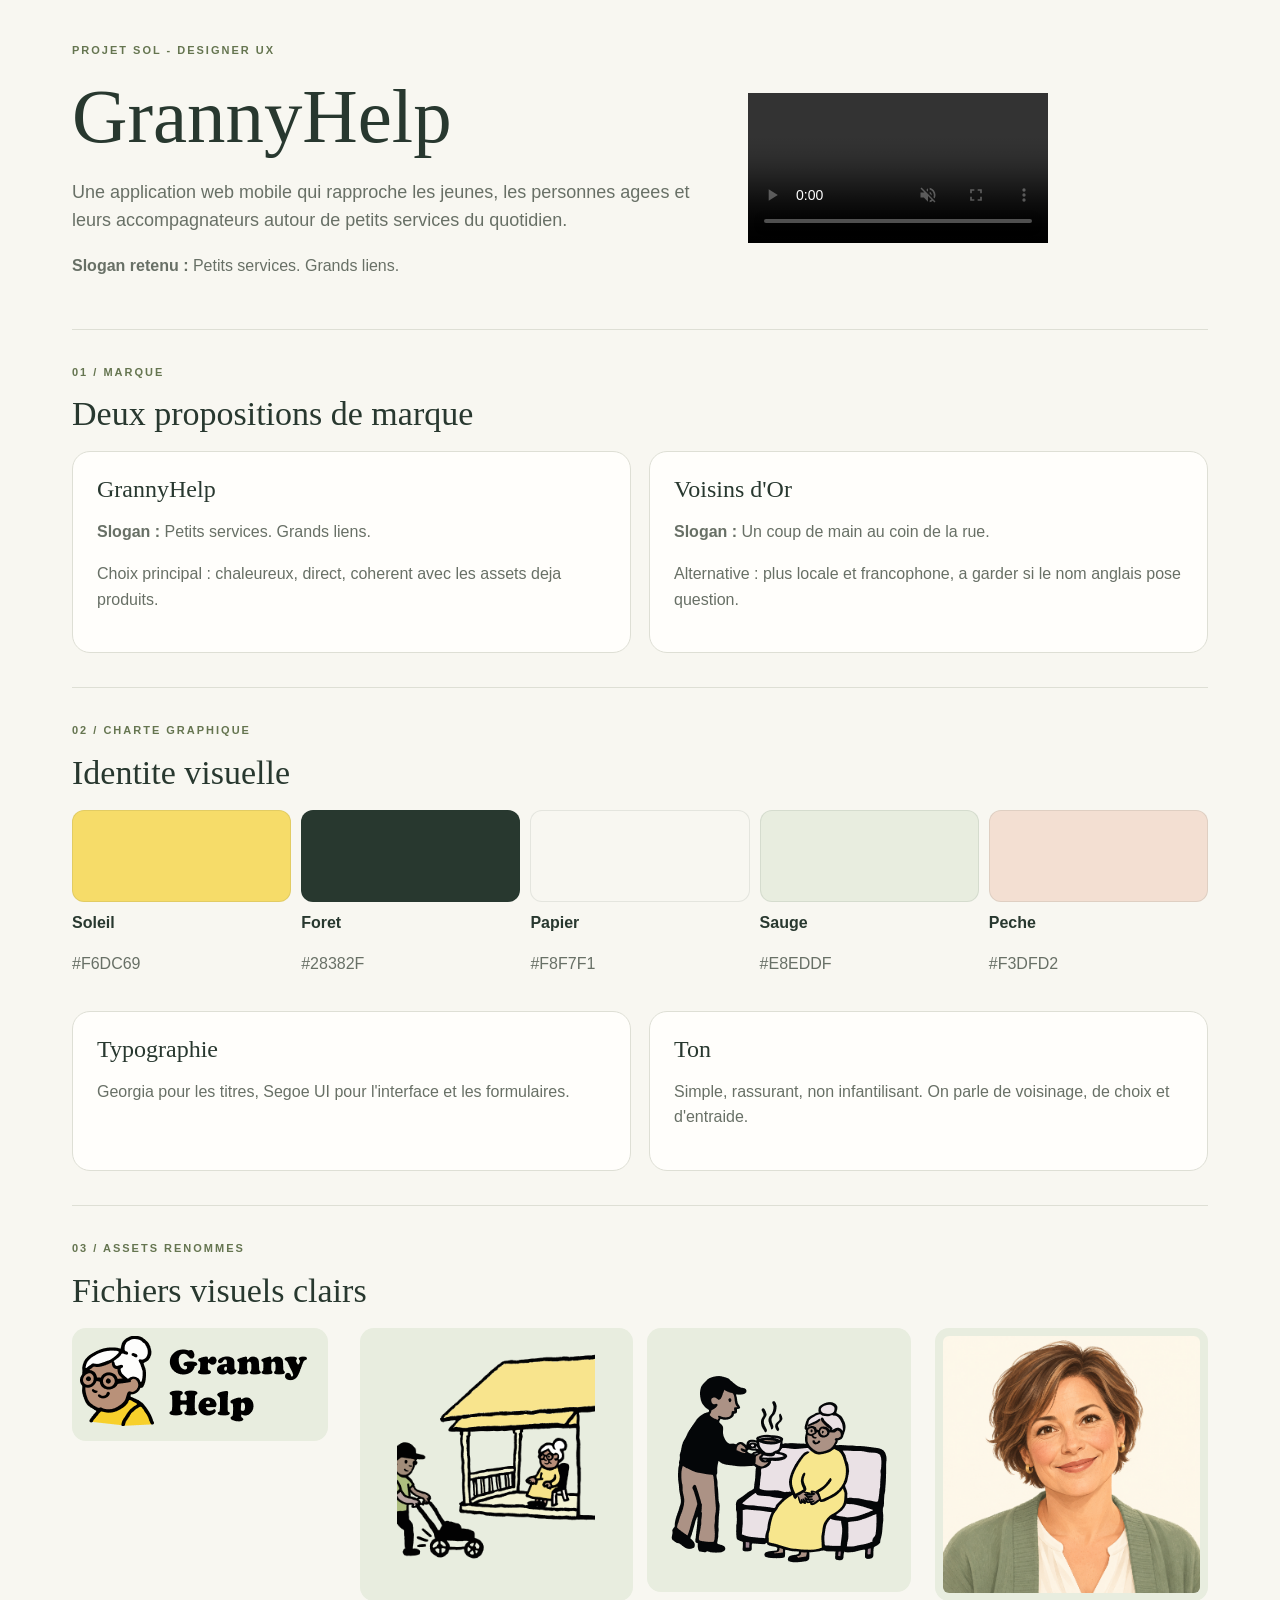
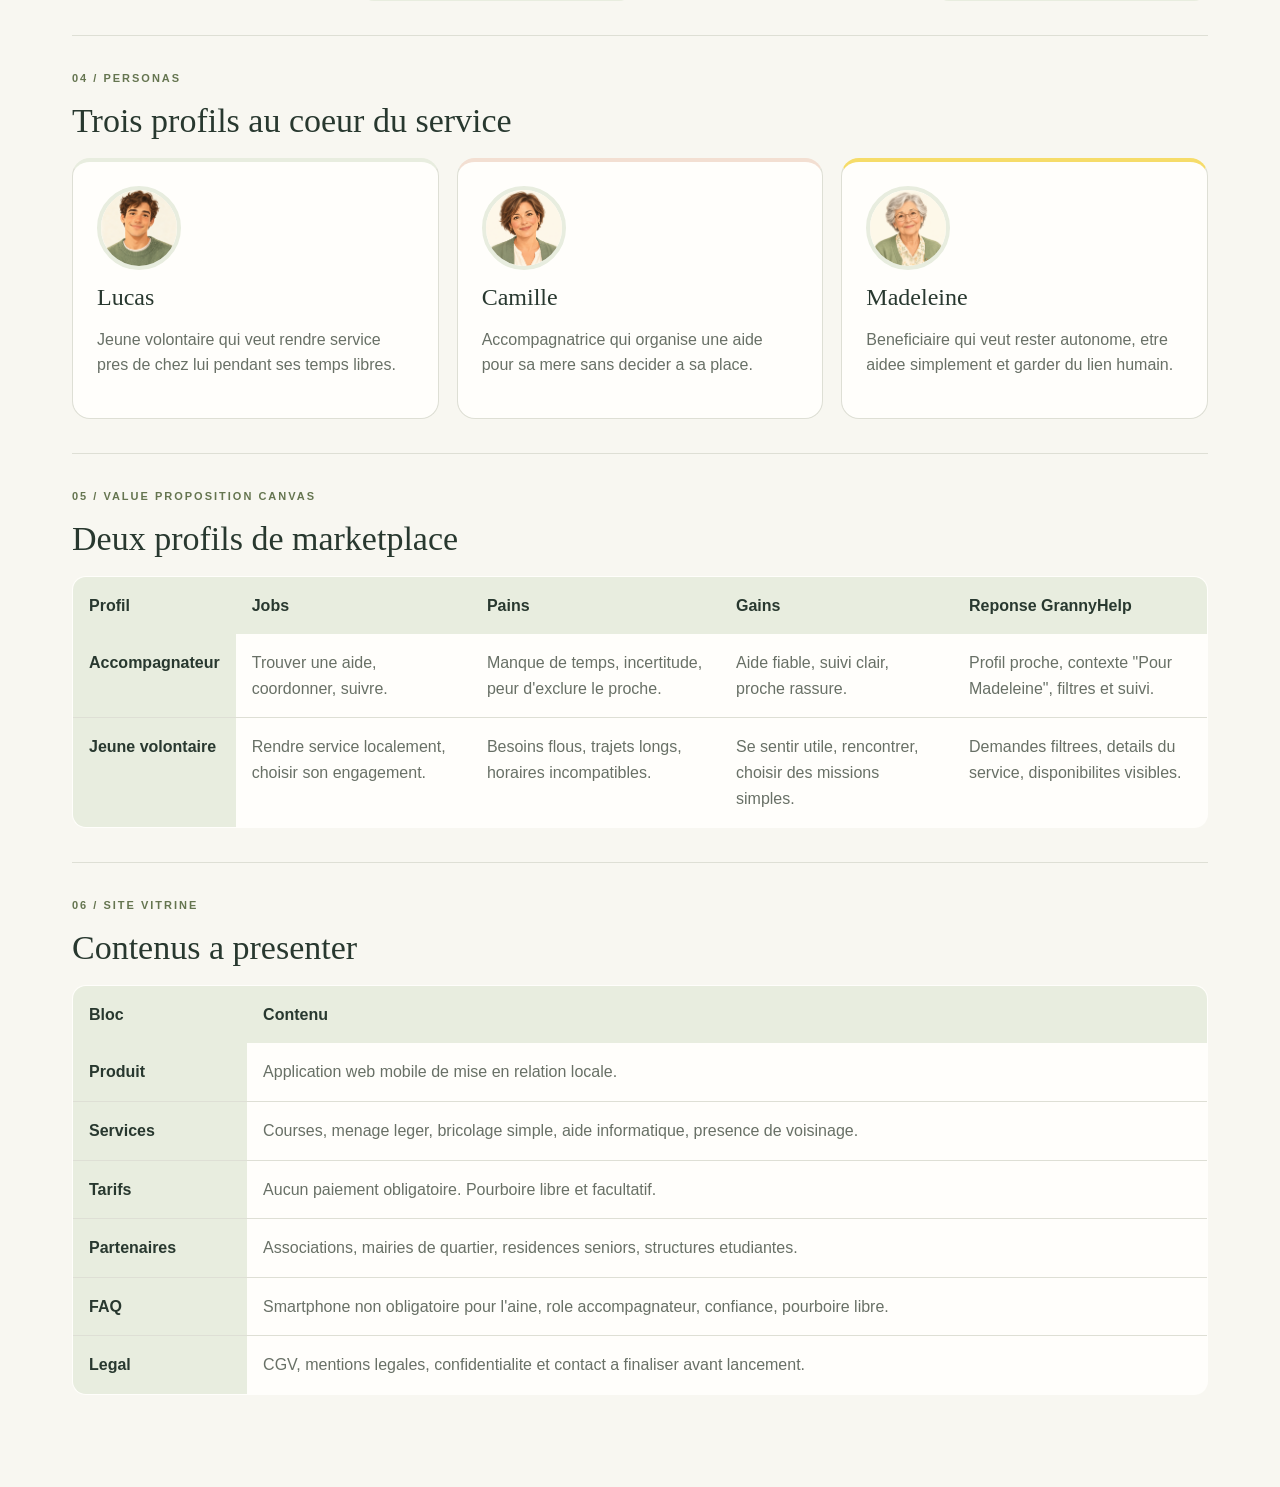
==== designer/dossier-designer-grannyhelp.html @ 8eed0eda "Add GrannyHelp UX and PO deliverables" ====
<!doctype html>
<html lang="fr">
<head>
  <meta charset="utf-8">
  <meta name="viewport" content="width=device-width, initial-scale=1">
  <title>Dossier Designer - GrannyHelp</title>
  <style>
    :root {
      --paper: #f8f7f1;
      --ink: #28382f;
      --muted: #687066;
      --yellow: #f6dc69;
      --sage: #e8eddf;
      --peach: #f3dfd2;
      --line: #dedfd5;
      --white: #fffefb;
    }
    * { box-sizing: border-box; }
    body {
      margin: 0;
      background: var(--paper);
      color: var(--ink);
      font-family: "Segoe UI", Arial, sans-serif;
      line-height: 1.6;
    }
    main {
      max-width: 1180px;
      margin: 0 auto;
      padding: 42px 22px 58px;
    }
    h1, h2, h3 {
      font-family: Georgia, serif;
      font-weight: 400;
      line-height: 1.12;
    }
    h1 { font-size: clamp(42px, 6vw, 78px); margin: 0 0 18px; }
    h2 { font-size: 34px; margin: 0 0 18px; }
    h3 { font-size: 24px; margin: 0 0 10px; }
    p, li, td { color: var(--muted); }
    img, video { max-width: 100%; display: block; }
    section { padding: 34px 0; border-top: 1px solid var(--line); }
    .hero {
      display: grid;
      grid-template-columns: minmax(0, 1fr) minmax(280px, 460px);
      gap: 36px;
      align-items: center;
      border-top: 0;
      padding-top: 0;
    }
    .eyebrow {
      margin: 0 0 14px;
      font-size: 11px;
      letter-spacing: 2px;
      text-transform: uppercase;
      font-weight: 800;
      color: #657550;
    }
    .lead { font-size: 18px; max-width: 760px; }
    .card-grid {
      display: grid;
      grid-template-columns: repeat(3, minmax(0, 1fr));
      gap: 18px;
    }
    .two { grid-template-columns: repeat(2, minmax(0, 1fr)); }
    .card {
      background: var(--white);
      border: 1px solid var(--line);
      border-radius: 18px;
      padding: 24px;
    }
    .swatches {
      display: grid;
      grid-template-columns: repeat(5, minmax(0, 1fr));
      gap: 10px;
    }
    .swatch span {
      display: block;
      height: 92px;
      border-radius: 12px;
      border: 1px solid #28382f18;
      margin-bottom: 8px;
    }
    .persona {
      border-top: 4px solid var(--sage);
    }
    .persona:nth-child(2) { border-top-color: var(--peach); }
    .persona:nth-child(3) { border-top-color: var(--yellow); }
    .persona img {
      width: 84px;
      height: 84px;
      border-radius: 50%;
      object-fit: cover;
      border: 4px solid var(--sage);
      margin-bottom: 14px;
    }
    table {
      width: 100%;
      border-collapse: collapse;
      background: var(--white);
      border: 1px solid var(--line);
      border-radius: 14px;
      overflow: hidden;
    }
    th, td {
      text-align: left;
      vertical-align: top;
      padding: 16px;
      border-bottom: 1px solid var(--line);
    }
    th { background: var(--sage); color: var(--ink); }
    tr:last-child td, tr:last-child th { border-bottom: 0; }
    .asset-row {
      display: grid;
      grid-template-columns: repeat(4, minmax(0, 1fr));
      gap: 14px;
    }
    .asset-row img {
      border-radius: 14px;
      background: var(--sage);
      aspect-ratio: 1;
      object-fit: contain;
      padding: 8px;
    }
    @media (max-width: 860px) {
      .hero, .card-grid, .two, .asset-row { grid-template-columns: 1fr; }
      .swatches { grid-template-columns: repeat(2, minmax(0, 1fr)); }
    }
  </style>
</head>
<body>
  <main>
    <section class="hero">
      <div>
        <p class="eyebrow">Projet SOL - Designer UX</p>
        <h1>GrannyHelp</h1>
        <p class="lead">Une application web mobile qui rapproche les jeunes, les personnes agees et leurs accompagnateurs autour de petits services du quotidien.</p>
        <p><strong>Slogan retenu :</strong> Petits services. Grands liens.</p>
      </div>
      <video src="assets/video-presentation-grannyhelp.mp4" controls muted playsinline aria-label="Video de presentation GrannyHelp"></video>
    </section>

    <section>
      <p class="eyebrow">01 / Marque</p>
      <h2>Deux propositions de marque</h2>
      <div class="card-grid two">
        <article class="card">
          <h3>GrannyHelp</h3>
          <p><strong>Slogan :</strong> Petits services. Grands liens.</p>
          <p>Choix principal : chaleureux, direct, coherent avec les assets deja produits.</p>
        </article>
        <article class="card">
          <h3>Voisins d'Or</h3>
          <p><strong>Slogan :</strong> Un coup de main au coin de la rue.</p>
          <p>Alternative : plus locale et francophone, a garder si le nom anglais pose question.</p>
        </article>
      </div>
    </section>

    <section>
      <p class="eyebrow">02 / Charte graphique</p>
      <h2>Identite visuelle</h2>
      <div class="swatches">
        <div class="swatch"><span style="background:#f6dc69"></span><strong>Soleil</strong><p>#F6DC69</p></div>
        <div class="swatch"><span style="background:#28382f"></span><strong>Foret</strong><p>#28382F</p></div>
        <div class="swatch"><span style="background:#f8f7f1"></span><strong>Papier</strong><p>#F8F7F1</p></div>
        <div class="swatch"><span style="background:#e8eddf"></span><strong>Sauge</strong><p>#E8EDDF</p></div>
        <div class="swatch"><span style="background:#f3dfd2"></span><strong>Peche</strong><p>#F3DFD2</p></div>
      </div>
      <div class="card-grid two" style="margin-top:18px">
        <article class="card"><h3>Typographie</h3><p>Georgia pour les titres, Segoe UI pour l'interface et les formulaires.</p></article>
        <article class="card"><h3>Ton</h3><p>Simple, rassurant, non infantilisant. On parle de voisinage, de choix et d'entraide.</p></article>
      </div>
    </section>

    <section>
      <p class="eyebrow">03 / Assets renommes</p>
      <h2>Fichiers visuels clairs</h2>
      <div class="asset-row">
        <img src="assets/logo-grannyhelp.png" alt="Logo GrannyHelp">
        <img src="assets/illustration-rencontre-perron.png" alt="Illustration rencontre">
        <img src="assets/illustration-mamie.png" alt="Illustration mamie">
        <img src="assets/persona-camille-accompagnatrice.png" alt="Persona Camille">
      </div>
    </section>

    <section>
      <p class="eyebrow">04 / Personas</p>
      <h2>Trois profils au coeur du service</h2>
      <div class="card-grid">
        <article class="card persona"><img src="assets/persona-lucas-jeune-volontaire.png" alt="Lucas"><h3>Lucas</h3><p>Jeune volontaire qui veut rendre service pres de chez lui pendant ses temps libres.</p></article>
        <article class="card persona"><img src="assets/persona-camille-accompagnatrice.png" alt="Camille"><h3>Camille</h3><p>Accompagnatrice qui organise une aide pour sa mere sans decider a sa place.</p></article>
        <article class="card persona"><img src="assets/persona-madeleine-beneficiaire.png" alt="Madeleine"><h3>Madeleine</h3><p>Beneficiaire qui veut rester autonome, etre aidee simplement et garder du lien humain.</p></article>
      </div>
    </section>

    <section>
      <p class="eyebrow">05 / Value Proposition Canvas</p>
      <h2>Deux profils de marketplace</h2>
      <table>
        <thead><tr><th>Profil</th><th>Jobs</th><th>Pains</th><th>Gains</th><th>Reponse GrannyHelp</th></tr></thead>
        <tbody>
          <tr><th>Accompagnateur</th><td>Trouver une aide, coordonner, suivre.</td><td>Manque de temps, incertitude, peur d'exclure le proche.</td><td>Aide fiable, suivi clair, proche rassure.</td><td>Profil proche, contexte "Pour Madeleine", filtres et suivi.</td></tr>
          <tr><th>Jeune volontaire</th><td>Rendre service localement, choisir son engagement.</td><td>Besoins flous, trajets longs, horaires incompatibles.</td><td>Se sentir utile, rencontrer, choisir des missions simples.</td><td>Demandes filtrees, details du service, disponibilites visibles.</td></tr>
        </tbody>
      </table>
    </section>

    <section>
      <p class="eyebrow">06 / Site vitrine</p>
      <h2>Contenus a presenter</h2>
      <table>
        <thead><tr><th>Bloc</th><th>Contenu</th></tr></thead>
        <tbody>
          <tr><th>Produit</th><td>Application web mobile de mise en relation locale.</td></tr>
          <tr><th>Services</th><td>Courses, menage leger, bricolage simple, aide informatique, presence de voisinage.</td></tr>
          <tr><th>Tarifs</th><td>Aucun paiement obligatoire. Pourboire libre et facultatif.</td></tr>
          <tr><th>Partenaires</th><td>Associations, mairies de quartier, residences seniors, structures etudiantes.</td></tr>
          <tr><th>FAQ</th><td>Smartphone non obligatoire pour l'aine, role accompagnateur, confiance, pourboire libre.</td></tr>
          <tr><th>Legal</th><td>CGV, mentions legales, confidentialite et contact a finaliser avant lancement.</td></tr>
        </tbody>
      </table>
    </section>
  </main>
</body>
</html>
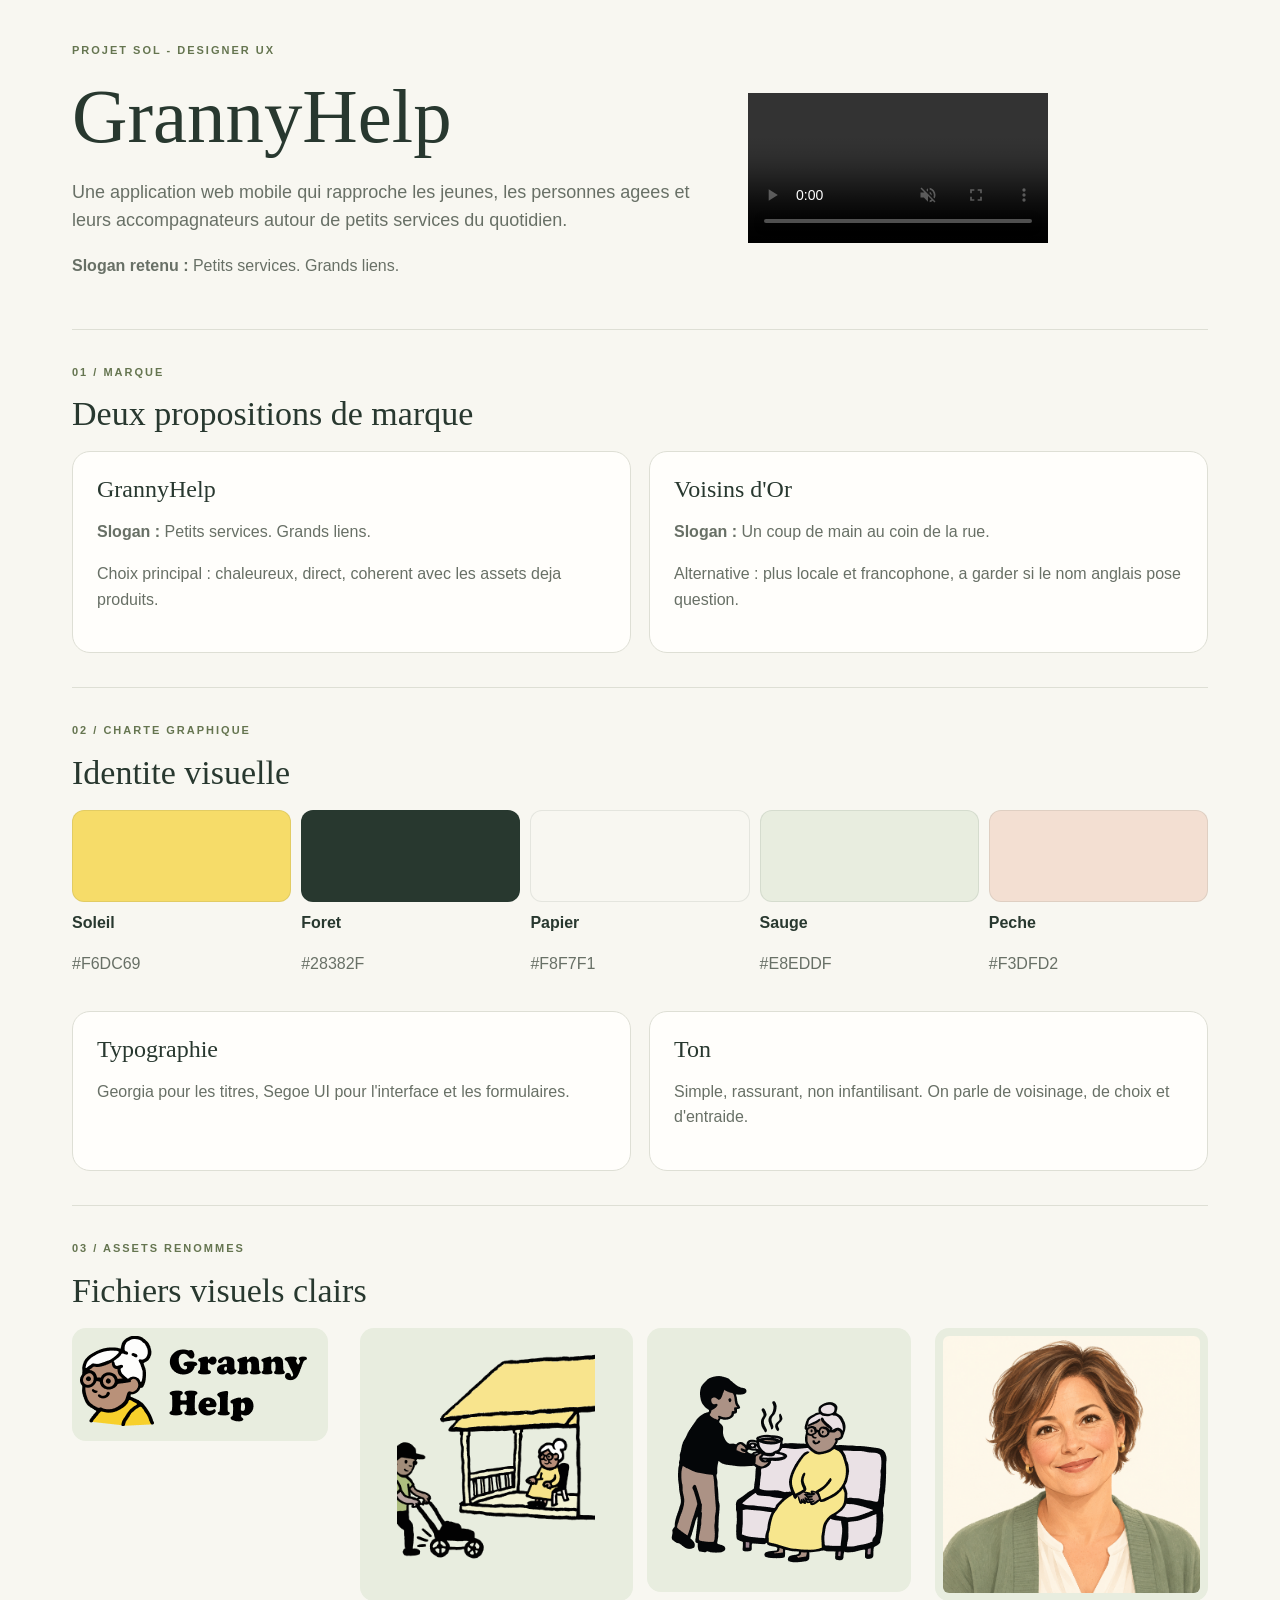
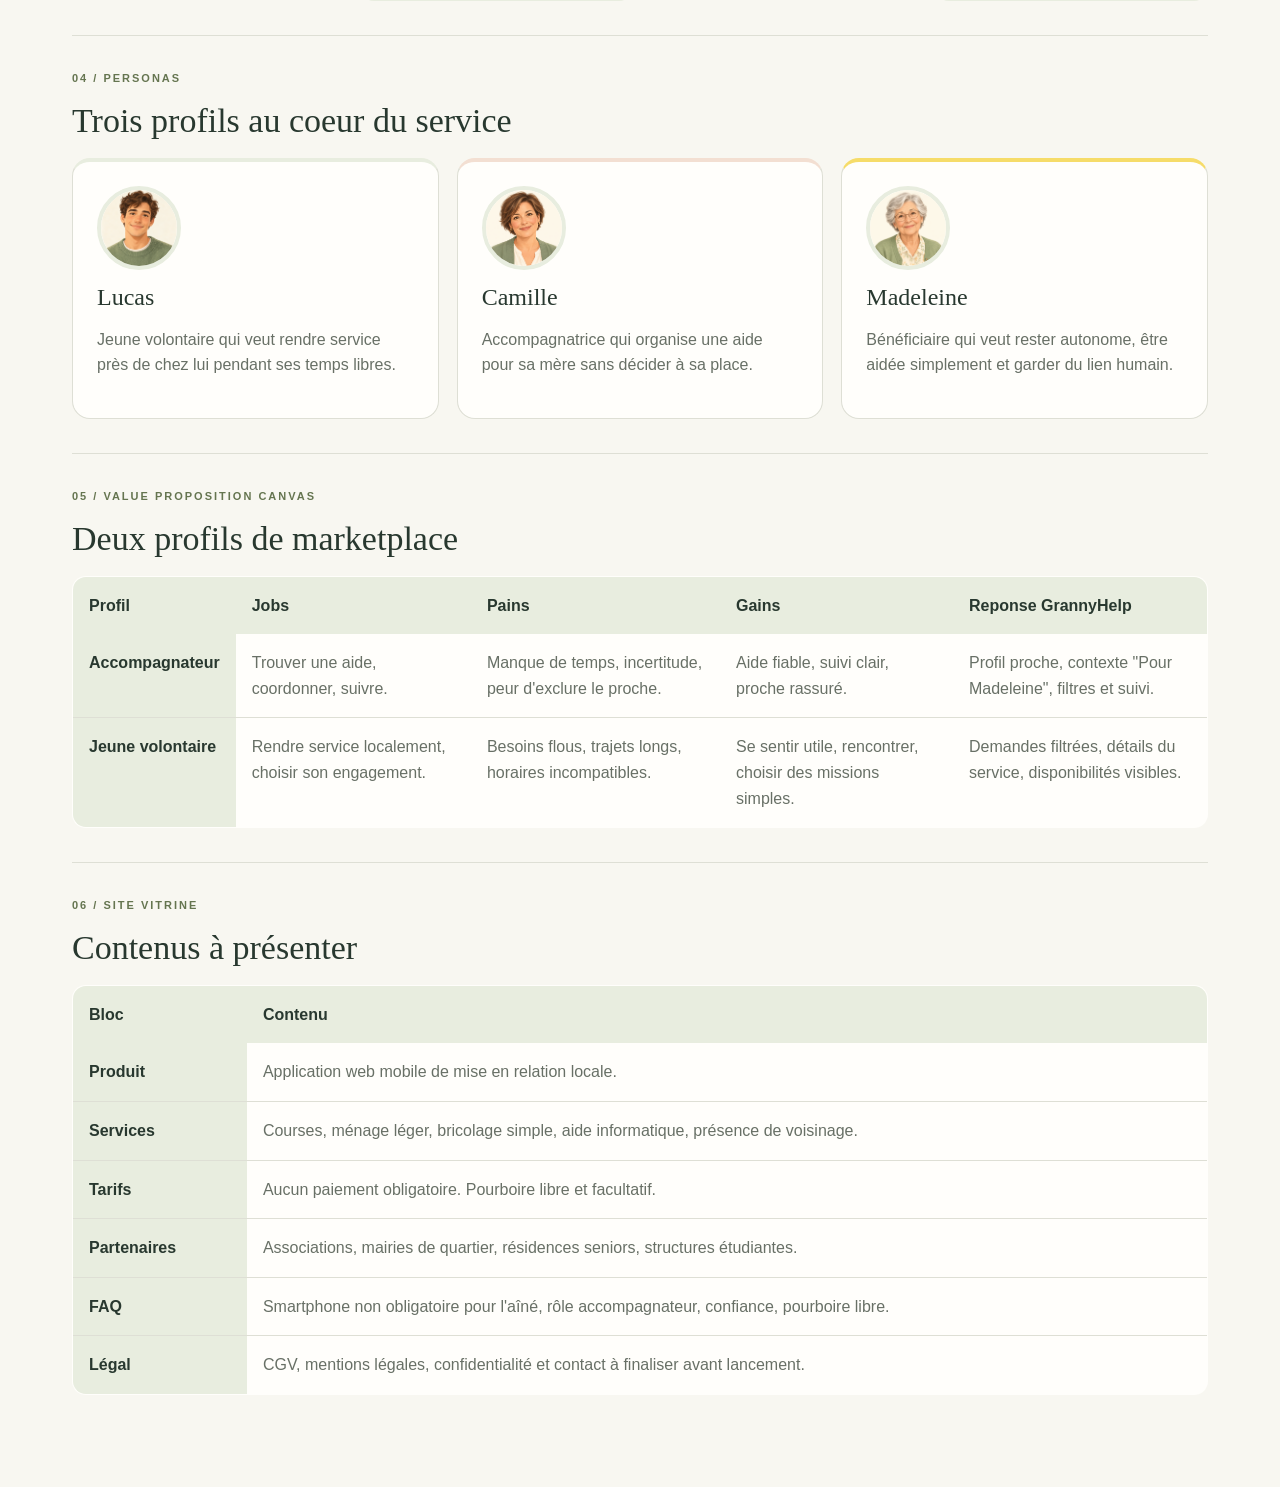
==== commit 68711548: "Fix site after merge conflict" ====
--- a/designer/dossier-designer-grannyhelp.html
+++ b/designer/dossier-designer-grannyhelp.html
@@ -136,7 +136,7 @@
         <p class="lead">Une application web mobile qui rapproche les jeunes, les personnes agees et leurs accompagnateurs autour de petits services du quotidien.</p>
         <p><strong>Slogan retenu :</strong> Petits services. Grands liens.</p>
       </div>
-      <video src="assets/video-presentation-grannyhelp.mp4" controls muted playsinline aria-label="Video de presentation GrannyHelp"></video>
+      <video src="../assets/video-presentation-grannyhelp.mp4" controls muted playsinline aria-label="Vidéo de présentation GrannyHelp"></video>
     </section>
 
     <section>
@@ -176,10 +176,10 @@
       <p class="eyebrow">03 / Assets renommes</p>
       <h2>Fichiers visuels clairs</h2>
       <div class="asset-row">
-        <img src="assets/logo-grannyhelp.png" alt="Logo GrannyHelp">
-        <img src="assets/illustration-rencontre-perron.png" alt="Illustration rencontre">
-        <img src="assets/illustration-mamie.png" alt="Illustration mamie">
-        <img src="assets/persona-camille-accompagnatrice.png" alt="Persona Camille">
+        <img src="../assets/logo-grannyhelp.png" alt="Logo GrannyHelp">
+        <img src="../assets/illustration-rencontre-perron.png" alt="Illustration rencontre">
+        <img src="../assets/illustration-mamie.png" alt="Illustration mamie">
+        <img src="../assets/personas/persona-camille-accompagnatrice.png" alt="Persona Camille">
       </div>
     </section>
 
@@ -187,9 +187,9 @@
       <p class="eyebrow">04 / Personas</p>
       <h2>Trois profils au coeur du service</h2>
       <div class="card-grid">
-        <article class="card persona"><img src="assets/persona-lucas-jeune-volontaire.png" alt="Lucas"><h3>Lucas</h3><p>Jeune volontaire qui veut rendre service pres de chez lui pendant ses temps libres.</p></article>
-        <article class="card persona"><img src="assets/persona-camille-accompagnatrice.png" alt="Camille"><h3>Camille</h3><p>Accompagnatrice qui organise une aide pour sa mere sans decider a sa place.</p></article>
-        <article class="card persona"><img src="assets/persona-madeleine-beneficiaire.png" alt="Madeleine"><h3>Madeleine</h3><p>Beneficiaire qui veut rester autonome, etre aidee simplement et garder du lien humain.</p></article>
+        <article class="card persona"><img src="../assets/personas/persona-lucas-jeune-volontaire.png" alt="Lucas"><h3>Lucas</h3><p>Jeune volontaire qui veut rendre service près de chez lui pendant ses temps libres.</p></article>
+        <article class="card persona"><img src="../assets/personas/persona-camille-accompagnatrice.png" alt="Camille"><h3>Camille</h3><p>Accompagnatrice qui organise une aide pour sa mère sans décider à sa place.</p></article>
+        <article class="card persona"><img src="../assets/personas/persona-madeleine-beneficiaire.png" alt="Madeleine"><h3>Madeleine</h3><p>Bénéficiaire qui veut rester autonome, être aidée simplement et garder du lien humain.</p></article>
       </div>
     </section>
 
@@ -199,24 +199,24 @@
       <table>
         <thead><tr><th>Profil</th><th>Jobs</th><th>Pains</th><th>Gains</th><th>Reponse GrannyHelp</th></tr></thead>
         <tbody>
-          <tr><th>Accompagnateur</th><td>Trouver une aide, coordonner, suivre.</td><td>Manque de temps, incertitude, peur d'exclure le proche.</td><td>Aide fiable, suivi clair, proche rassure.</td><td>Profil proche, contexte "Pour Madeleine", filtres et suivi.</td></tr>
-          <tr><th>Jeune volontaire</th><td>Rendre service localement, choisir son engagement.</td><td>Besoins flous, trajets longs, horaires incompatibles.</td><td>Se sentir utile, rencontrer, choisir des missions simples.</td><td>Demandes filtrees, details du service, disponibilites visibles.</td></tr>
+          <tr><th>Accompagnateur</th><td>Trouver une aide, coordonner, suivre.</td><td>Manque de temps, incertitude, peur d'exclure le proche.</td><td>Aide fiable, suivi clair, proche rassuré.</td><td>Profil proche, contexte "Pour Madeleine", filtres et suivi.</td></tr>
+          <tr><th>Jeune volontaire</th><td>Rendre service localement, choisir son engagement.</td><td>Besoins flous, trajets longs, horaires incompatibles.</td><td>Se sentir utile, rencontrer, choisir des missions simples.</td><td>Demandes filtrées, détails du service, disponibilités visibles.</td></tr>
         </tbody>
       </table>
     </section>
 
     <section>
       <p class="eyebrow">06 / Site vitrine</p>
-      <h2>Contenus a presenter</h2>
+      <h2>Contenus à présenter</h2>
       <table>
         <thead><tr><th>Bloc</th><th>Contenu</th></tr></thead>
         <tbody>
           <tr><th>Produit</th><td>Application web mobile de mise en relation locale.</td></tr>
-          <tr><th>Services</th><td>Courses, menage leger, bricolage simple, aide informatique, presence de voisinage.</td></tr>
+          <tr><th>Services</th><td>Courses, ménage léger, bricolage simple, aide informatique, présence de voisinage.</td></tr>
           <tr><th>Tarifs</th><td>Aucun paiement obligatoire. Pourboire libre et facultatif.</td></tr>
-          <tr><th>Partenaires</th><td>Associations, mairies de quartier, residences seniors, structures etudiantes.</td></tr>
-          <tr><th>FAQ</th><td>Smartphone non obligatoire pour l'aine, role accompagnateur, confiance, pourboire libre.</td></tr>
-          <tr><th>Legal</th><td>CGV, mentions legales, confidentialite et contact a finaliser avant lancement.</td></tr>
+          <tr><th>Partenaires</th><td>Associations, mairies de quartier, résidences seniors, structures étudiantes.</td></tr>
+          <tr><th>FAQ</th><td>Smartphone non obligatoire pour l'aîné, rôle accompagnateur, confiance, pourboire libre.</td></tr>
+          <tr><th>Légal</th><td>CGV, mentions légales, confidentialité et contact à finaliser avant lancement.</td></tr>
         </tbody>
       </table>
     </section>
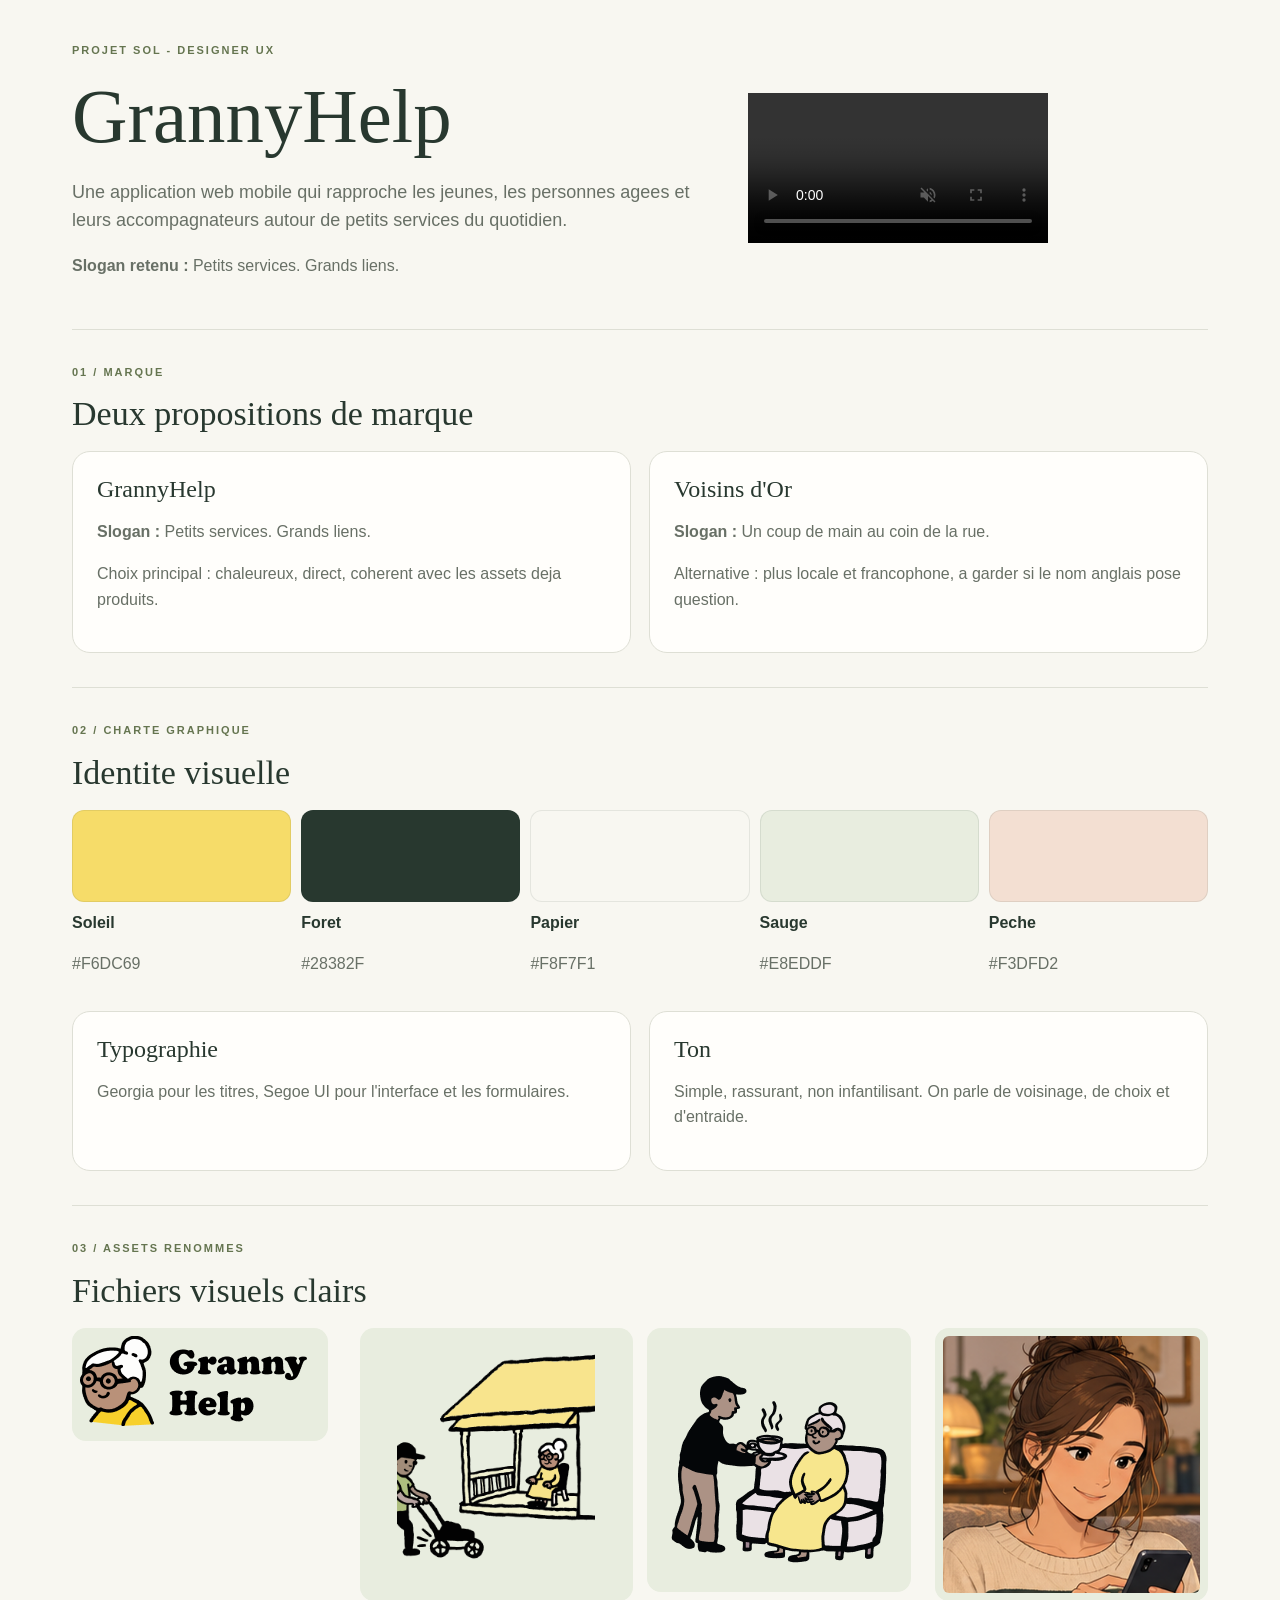
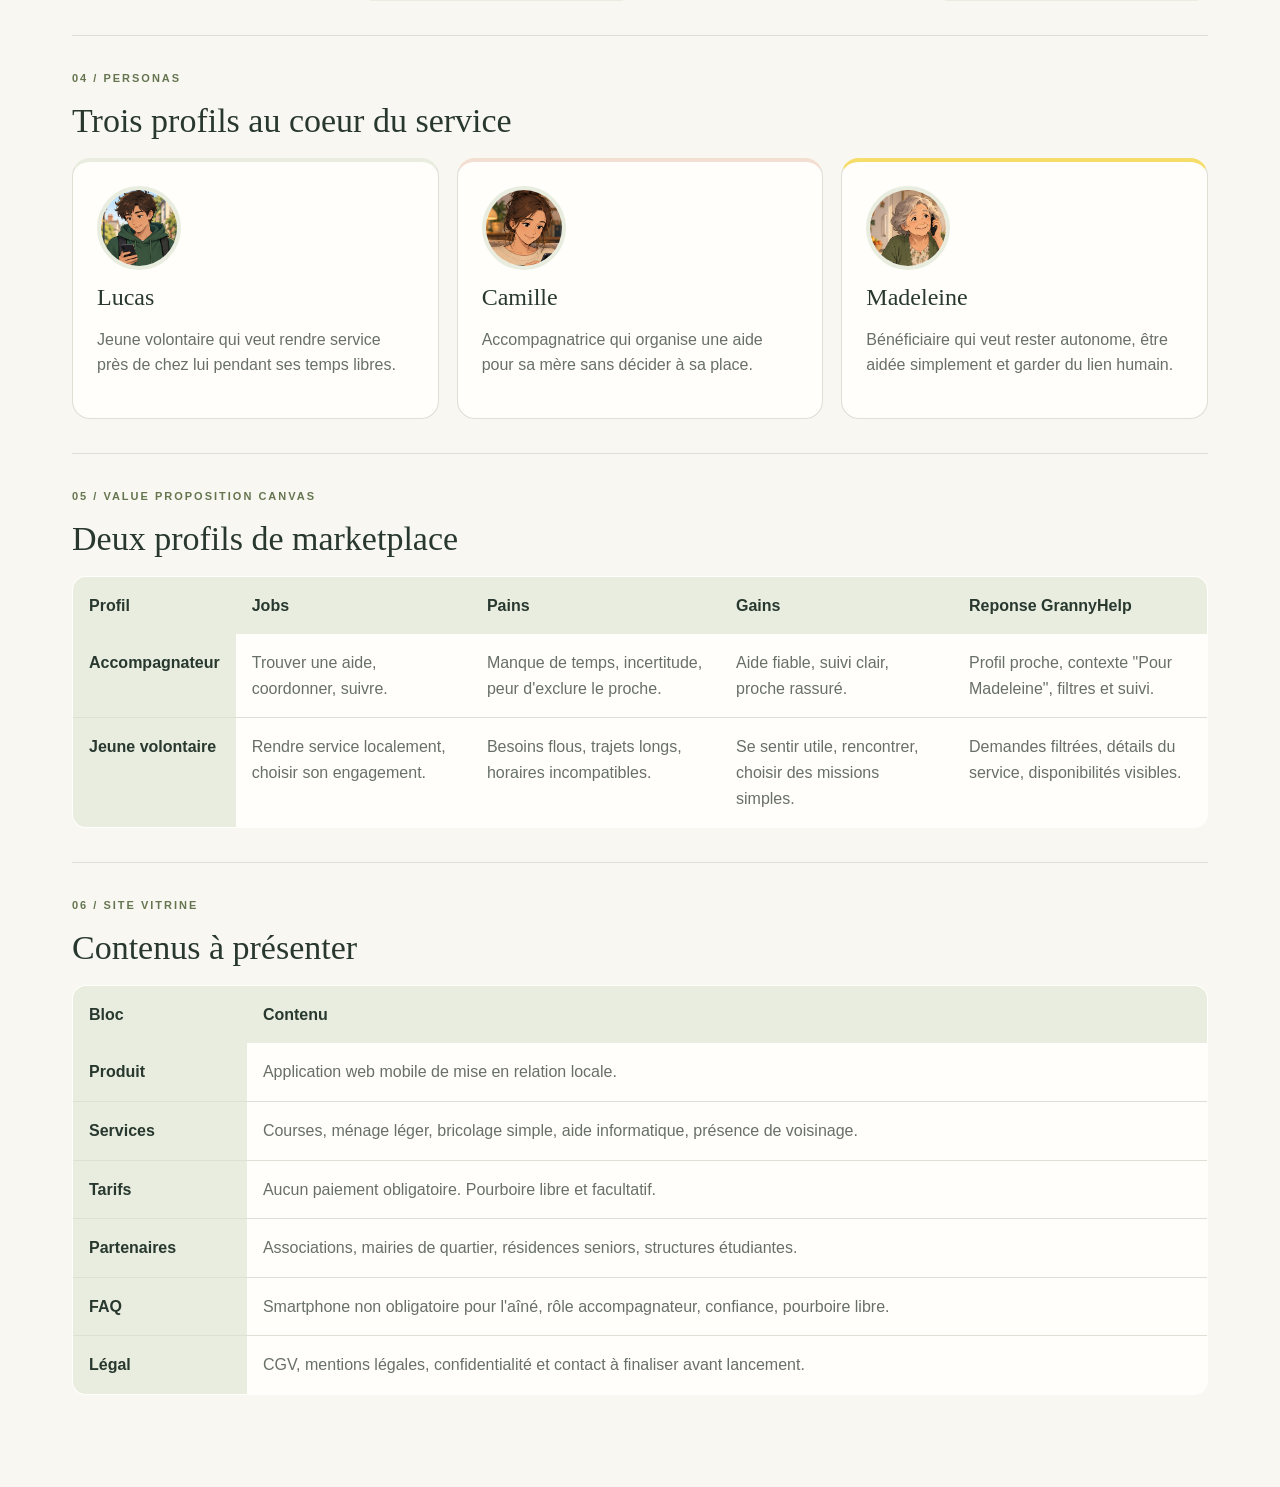
==== commit 5a132cc2: "Ajuster l'âge de Camille" ====
--- a/designer/dossier-designer-grannyhelp.html
+++ b/designer/dossier-designer-grannyhelp.html
@@ -179,7 +179,7 @@
         <img src="../assets/logo-grannyhelp.png" alt="Logo GrannyHelp">
         <img src="../assets/illustration-rencontre-perron.png" alt="Illustration rencontre">
         <img src="../assets/illustration-mamie.png" alt="Illustration mamie">
-        <img src="../assets/personas/persona-camille-accompagnatrice.png" alt="Persona Camille">
+        <img src="../assets/personas/persona-camille-storyboard.png" alt="Persona Camille">
       </div>
     </section>
 
@@ -187,9 +187,9 @@
       <p class="eyebrow">04 / Personas</p>
       <h2>Trois profils au coeur du service</h2>
       <div class="card-grid">
-        <article class="card persona"><img src="../assets/personas/persona-lucas-jeune-volontaire.png" alt="Lucas"><h3>Lucas</h3><p>Jeune volontaire qui veut rendre service près de chez lui pendant ses temps libres.</p></article>
-        <article class="card persona"><img src="../assets/personas/persona-camille-accompagnatrice.png" alt="Camille"><h3>Camille</h3><p>Accompagnatrice qui organise une aide pour sa mère sans décider à sa place.</p></article>
-        <article class="card persona"><img src="../assets/personas/persona-madeleine-beneficiaire.png" alt="Madeleine"><h3>Madeleine</h3><p>Bénéficiaire qui veut rester autonome, être aidée simplement et garder du lien humain.</p></article>
+        <article class="card persona"><img src="../assets/personas/persona-lucas-storyboard.png" alt="Lucas"><h3>Lucas</h3><p>Jeune volontaire qui veut rendre service près de chez lui pendant ses temps libres.</p></article>
+        <article class="card persona"><img src="../assets/personas/persona-camille-storyboard.png" alt="Camille"><h3>Camille</h3><p>Accompagnatrice qui organise une aide pour sa mère sans décider à sa place.</p></article>
+        <article class="card persona"><img src="../assets/personas/persona-madeleine-storyboard.png" alt="Madeleine"><h3>Madeleine</h3><p>Bénéficiaire qui veut rester autonome, être aidée simplement et garder du lien humain.</p></article>
       </div>
     </section>
 
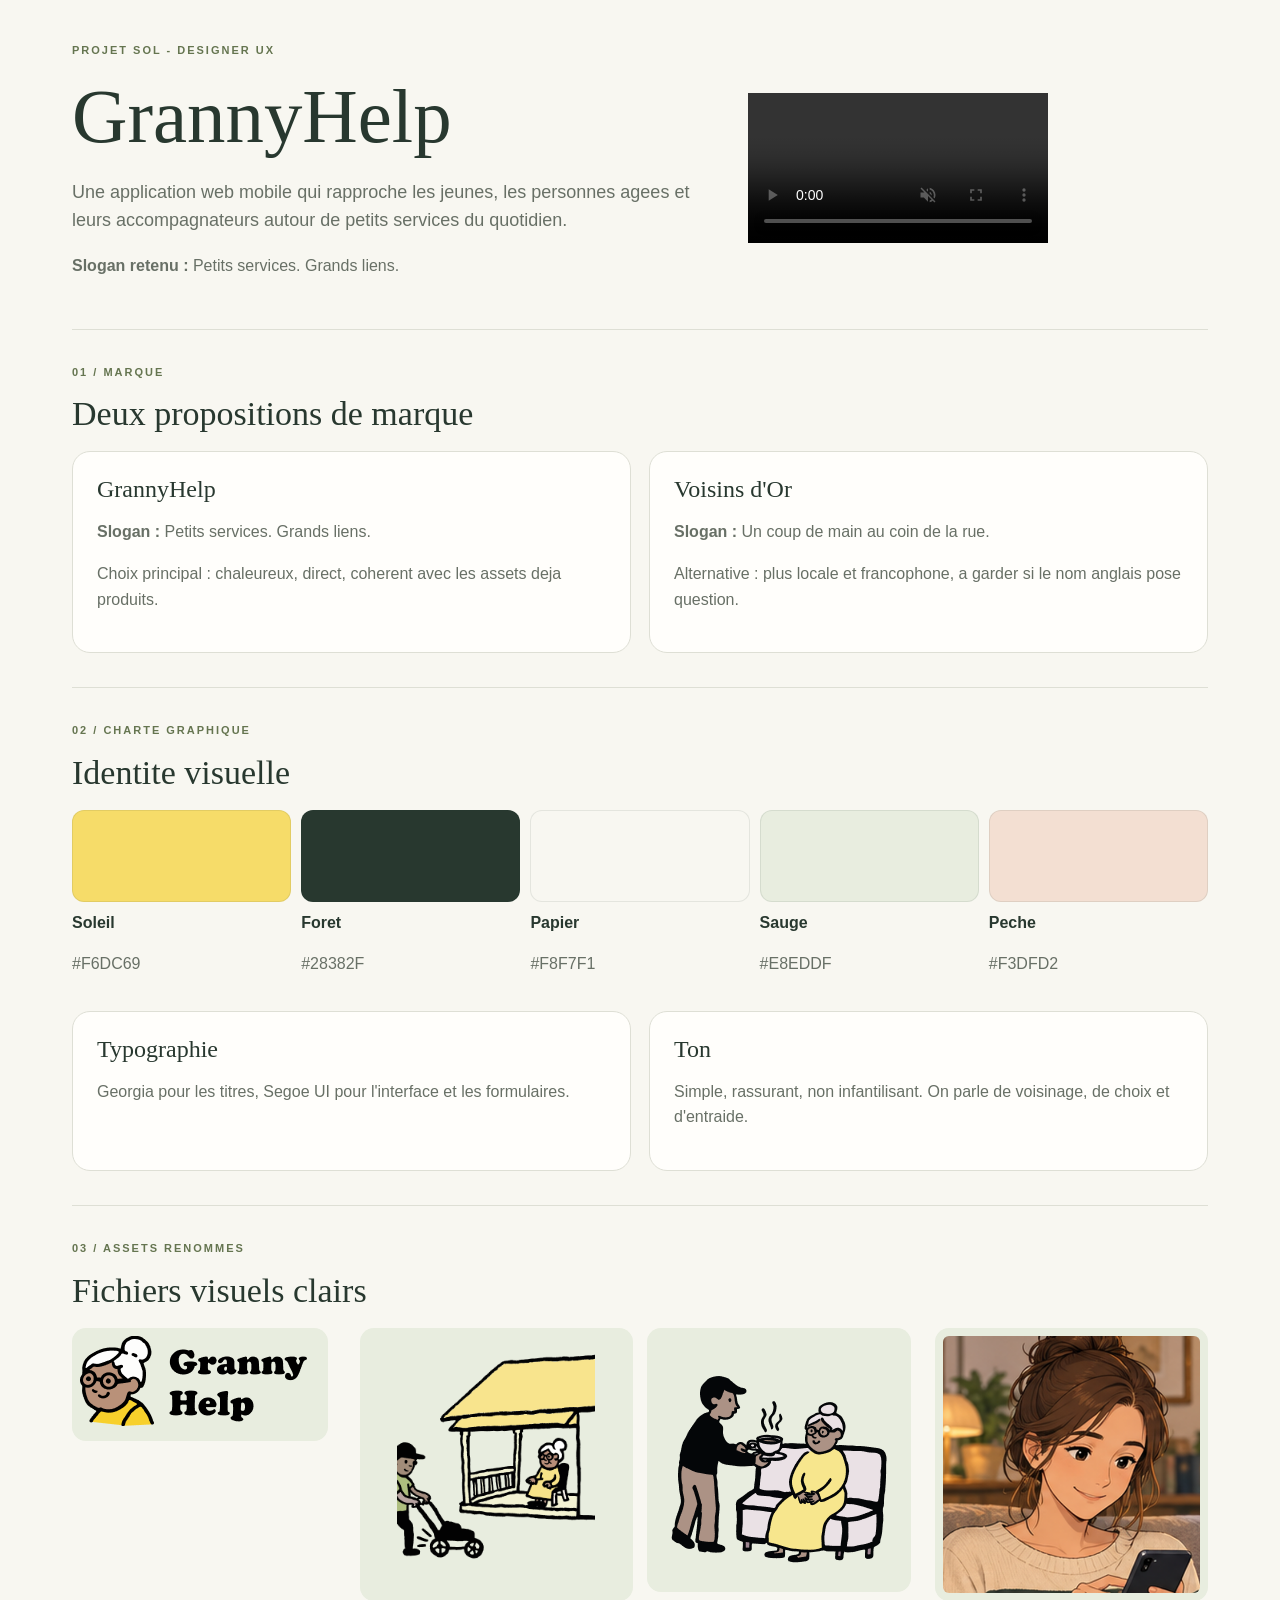
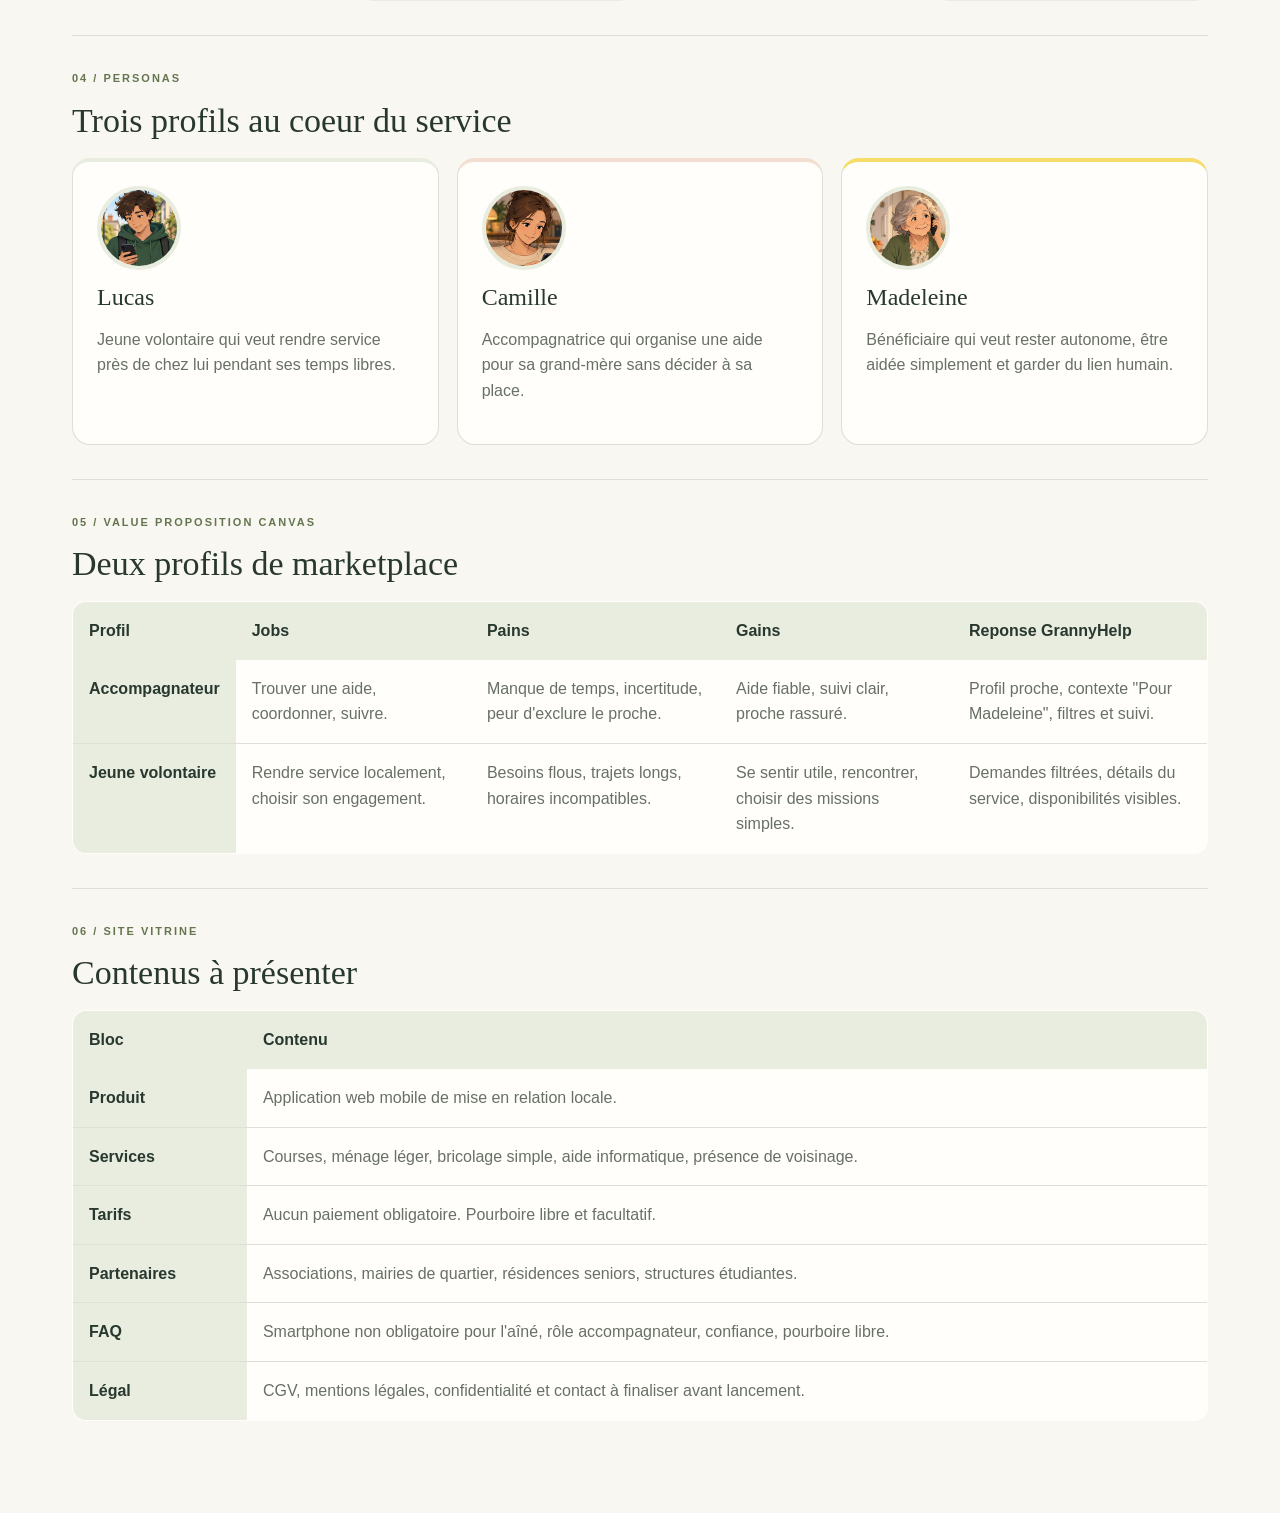
==== commit 8edd1316: "Update Voisin d'or" ====
--- a/designer/dossier-designer-grannyhelp.html
+++ b/designer/dossier-designer-grannyhelp.html
@@ -188,7 +188,7 @@
       <h2>Trois profils au coeur du service</h2>
       <div class="card-grid">
         <article class="card persona"><img src="../assets/personas/persona-lucas-storyboard.png" alt="Lucas"><h3>Lucas</h3><p>Jeune volontaire qui veut rendre service près de chez lui pendant ses temps libres.</p></article>
-        <article class="card persona"><img src="../assets/personas/persona-camille-storyboard.png" alt="Camille"><h3>Camille</h3><p>Accompagnatrice qui organise une aide pour sa mère sans décider à sa place.</p></article>
+        <article class="card persona"><img src="../assets/personas/persona-camille-storyboard.png" alt="Camille"><h3>Camille</h3><p>Accompagnatrice qui organise une aide pour sa grand-mère sans décider à sa place.</p></article>
         <article class="card persona"><img src="../assets/personas/persona-madeleine-storyboard.png" alt="Madeleine"><h3>Madeleine</h3><p>Bénéficiaire qui veut rester autonome, être aidée simplement et garder du lien humain.</p></article>
       </div>
     </section>
